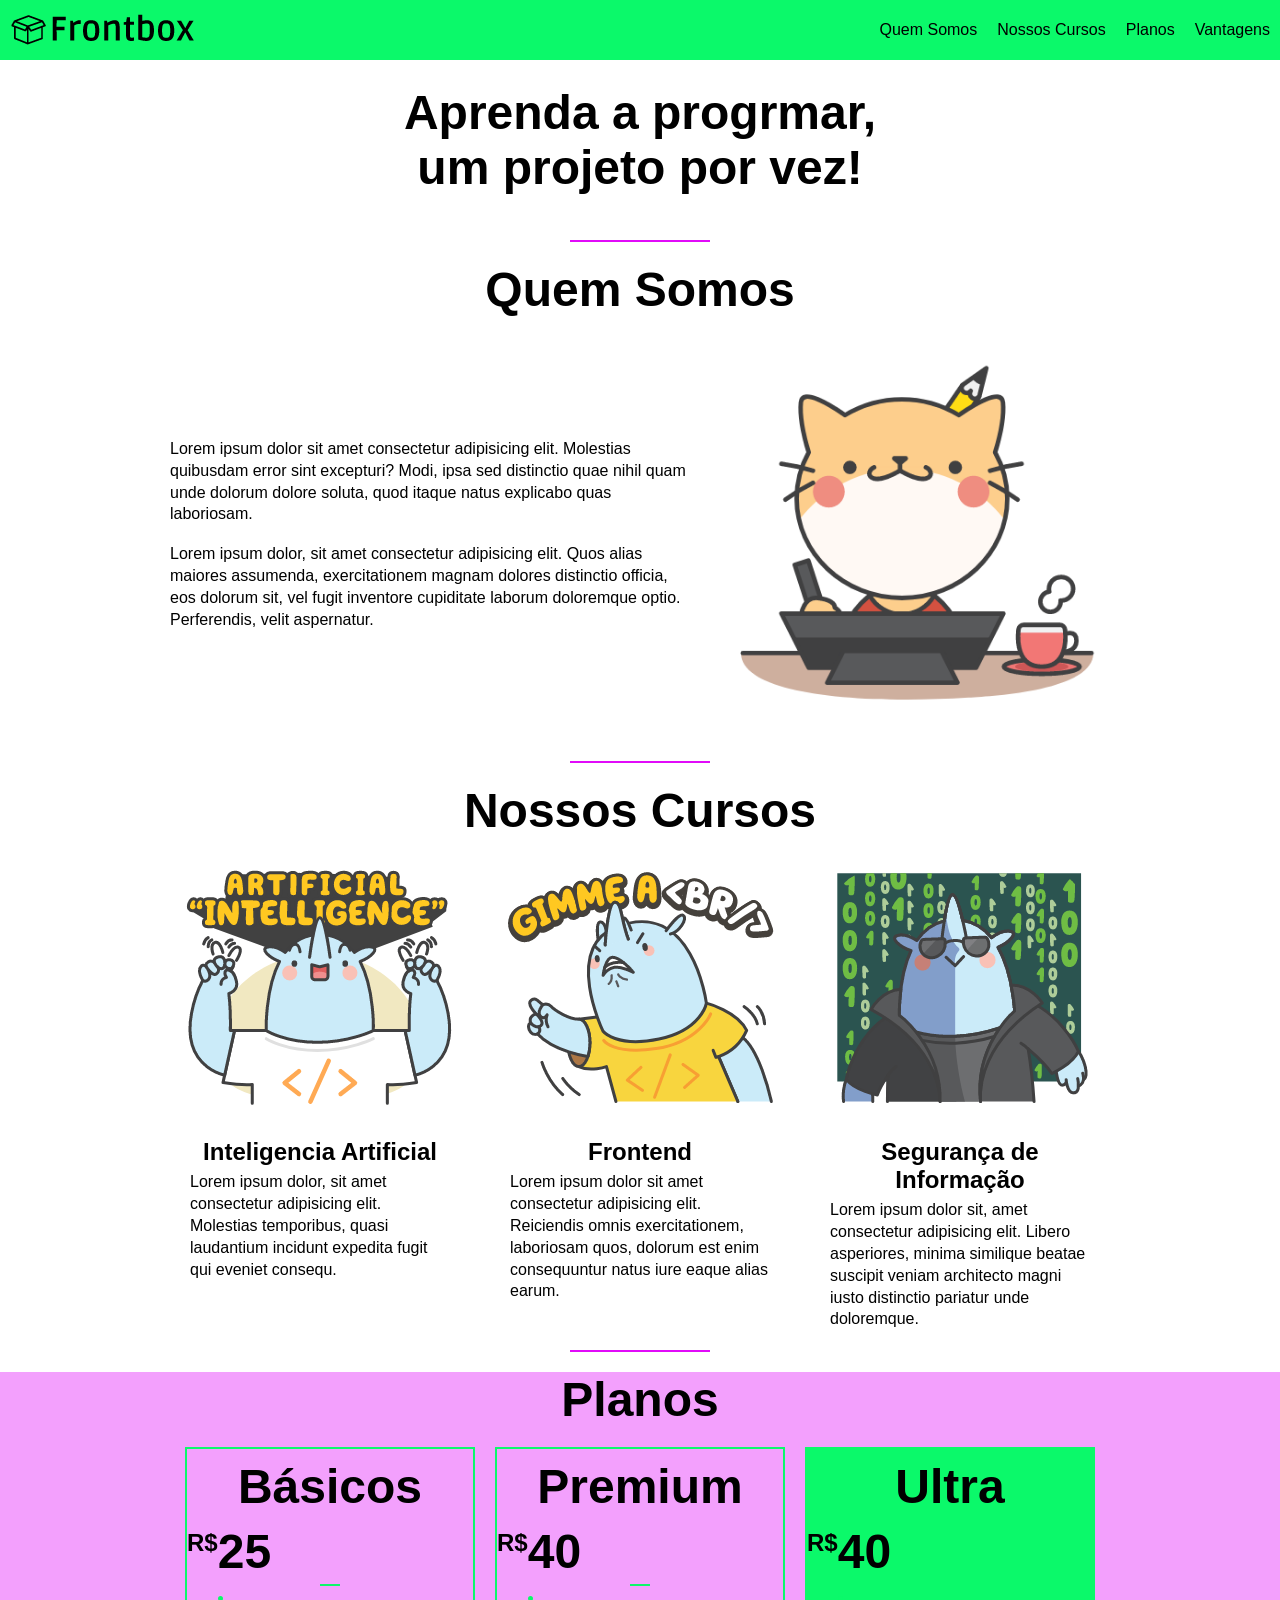
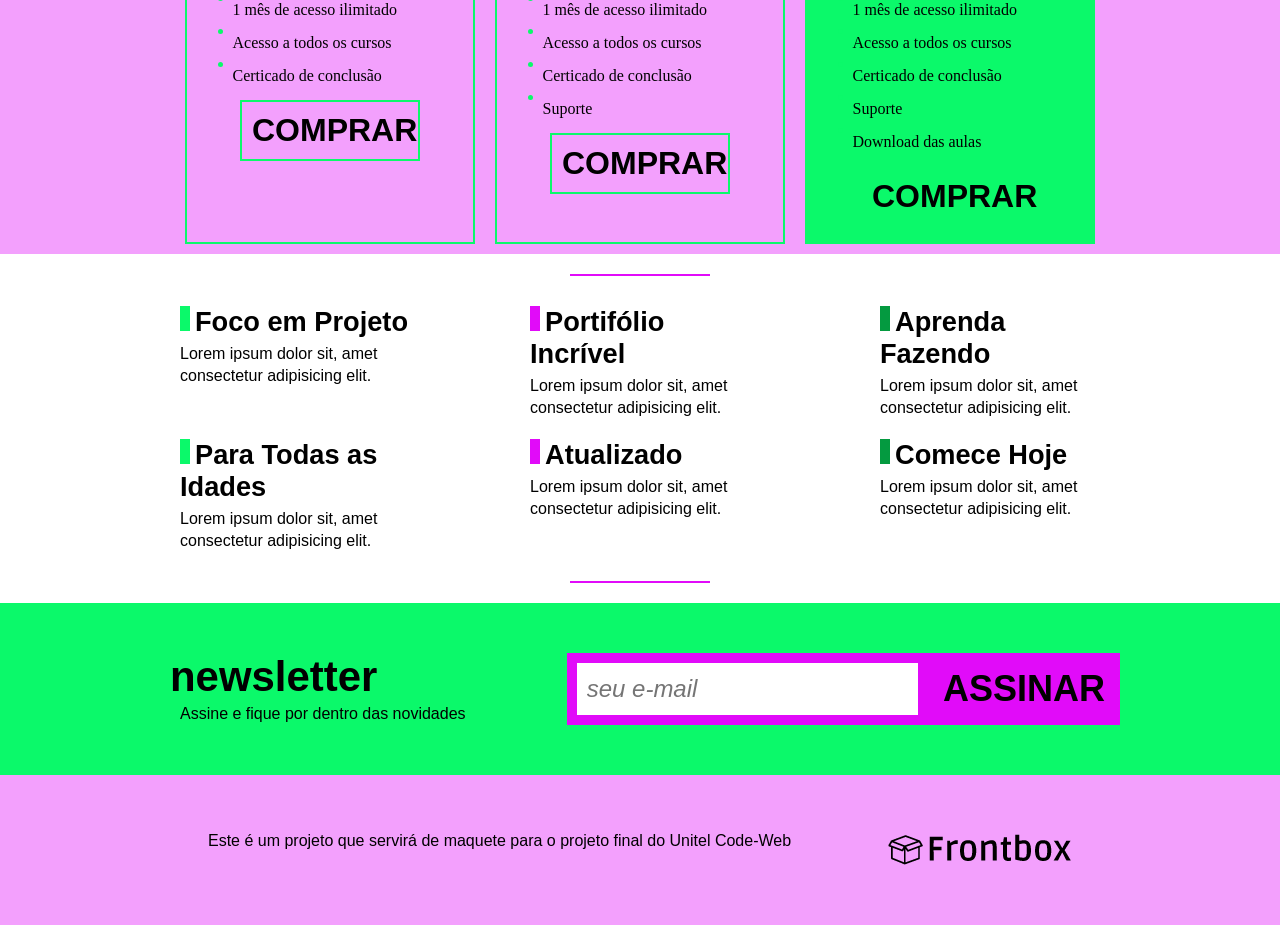
==== index.html @ f719dcdf "pequena alteração" ====
<!DOCTYPE html>
<html lang="pt-pt">
<head>
    <meta charset="UTF-8">
    <meta http-equiv="X-UA-Compatible" content="IE=edge">
    <meta name="viewport" content="width=device-width, initial-scale=1.0">
    <link rel="shortcut icon" href="favicon.ico" type="image/x-icon">
    <link rel="stylesheet" href="estilo.css">
    <title>FrontBox</title>
</head>
<body>
    <header>
        <div class="menu-bg">
            <nav class="menu">
                <div class="menu_logo">
                    <a href="index.html"><img src="img/logo.png" alt="imagem do ícone"></a>
                </div> <!--Fim da div logo-->
                <div class="nav">
                    <ul class="nav_list">
                        <li><a href="#" class="nav_link">Quem Somos</a></li>
                        <li><a href="#" class="nav_link">Nossos Cursos</a></li>
                        <li><a href="#" class="nav_link">Planos</a></li>
                        <li><a href="#" class="nav_link">Vantagens</a></li>
                    </ul>
                </div>
            </nav>
        </div>
        <h1 class="intro">Aprenda a progrmar, <br/> um projeto por vez!</h1>
       
        <hr>
    </header>
        <section class="somos" id="somos">
            <h2 class="sessao_titulo">Quem Somos</h2>
            <div class="somos_corpo">
                <div class="somos_texto">
                    <p>Lorem ipsum dolor sit amet consectetur adipisicing elit. Molestias quibusdam error sint excepturi? Modi, ipsa sed distinctio quae nihil quam unde dolorum dolore soluta, quod itaque natus explicabo quas laboriosam.</p>
                    <br>
                    <p>Lorem ipsum dolor, sit amet consectetur adipisicing elit. Quos alias maiores assumenda, exercitationem magnam dolores distinctio officia, eos dolorum sit, vel fugit inventore cupiditate laborum doloremque optio. Perferendis, velit aspernatur.</p>
                </div>
                <div class="somos_imagem">
                    <img src="img/somos.png" alt="Quem Somos">
                </div>
            </div>
            <hr>
        </section>
        <section class="cursos" id="cursos">
            <h2 class="sessao_titulo">Nossos Cursos</h2>
            <div class="curso_corpo">
                <div class="curso">
                    <img src="img/ai.png" alt="Inteligencia Artificial" class="curso_img">
                    <h3 class="curso_titulo">Inteligencia Artificial</h3>
                    <p class="curso_descricao">Lorem ipsum dolor, sit amet consectetur adipisicing elit. Molestias temporibus, quasi laudantium incidunt expedita fugit qui eveniet consequ.</p>
                </div>
                <div class="curso">
                    <img src="img/front.png" alt="Frontend" class="curso_img">
                    <h3 class="curso_titulo">Frontend</h3>
                    <p class="curso_descricao">Lorem ipsum dolor sit amet consectetur adipisicing elit. Reiciendis omnis exercitationem, laboriosam quos, dolorum est enim consequuntur natus iure eaque alias earum.</p>
                </div>
                <div class="curso">
                    <img src="img/seguranca.png" alt="Segurança de Informação" class="curso_img">
                    <h3 class="curso_titulo">Segurança de Informação</h3>
                    <p class="curso_descricao">Lorem ipsum dolor sit, amet consectetur adipisicing elit. Libero asperiores, minima similique beatae suscipit veniam architecto magni iusto distinctio pariatur unde doloremque.</p>
                </div>
            </div>
            <hr>
        </section>
        <section class="planos" id="planos">
            <h2 class="sessao_titulo">Planos</h2>
            <div class="planos_corpo">
                <div class="plano">
                    <h2 class="plano_titulo">Básicos</h2>
                    <span class="plano_preco"><sup>R$</sup>25</span>
                    <hr class="plano_divisor">
                    <ul class="plano-lista">
                        <li class="plano-lista-item">1 mês de acesso ilimitado</li>
                        <li class="plano-lista-item">Acesso a todos os cursos</li>
                        <li class="plano-lista-item">Certicado de conclusão</li>
                    </ul>
                    <a href="#" class="plano_btn-compar">Comprar</a>
                </div>

                <div class="plano">
                    <h2 class="plano_titulo">Premium</h2>
                    <span class="plano_preco"><sup>R$</sup>40</span>
                    <hr class="plano_divisor">
                    <ul class="plano-lista">
                        <li class="plano-lista-item">1 mês de acesso ilimitado</li>
                        <li class="plano-lista-item">Acesso a todos os cursos</li>
                        <li class="plano-lista-item">Certicado de conclusão</li>
                        <li class="plano-lista-item">Suporte</li>
                    </ul>
                    <a href="#" class="plano_btn-compar">Comprar</a>
                </div>

                <div class="plano">
                    <h2 class="plano_titulo">Ultra</h2>
                    <span class="plano_preco"><sup>R$</sup>40</span>
                    <hr class="plano_divisor">
                    <ul class="plano-lista">
                        <li class="plano-lista-item">1 mês de acesso ilimitado</li>
                        <li class="plano-lista-item">Acesso a todos os cursos</li>
                        <li class="plano-lista-item">Certicado de conclusão</li>
                        <li class="plano-lista-item">Suporte</li>
                        <li class="plano-lista-item">Download das aulas</li>
                    </ul>
                    <a href="#" class="plano_btn-compar">Comprar</a>
                </div>
            </div>
        </section>
        <hr>
        <section class="vantagens" id="vantagens">
            <div class="vantagem">
                <h2 class="vantagem_titulo">Foco em Projeto</h2>
                <p class="vantagem_descricao">Lorem ipsum dolor sit, amet consectetur adipisicing elit.</p>
            </div>
            <div class="vantagem">
                <h2 class="vantagem_titulo">Portifólio Incrível</h2>
                <p class="vantagem_descricao">Lorem ipsum dolor sit, amet consectetur adipisicing elit.</p>
            </div>
            <div class="vantagem">
                <h2 class="vantagem_titulo">Aprenda Fazendo</h2>
                <p class="vantagem_descricao">Lorem ipsum dolor sit, amet consectetur adipisicing elit.</p>
            </div>
            <div class="vantagem">
                <h2 class="vantagem_titulo">Para Todas as Idades</h2>
                <p class="vantagem_descricao">Lorem ipsum dolor sit, amet consectetur adipisicing elit.</p>
            </div>
            <div class="vantagem">
                <h2 class="vantagem_titulo">Atualizado</h2>
                <p class="vantagem_descricao">Lorem ipsum dolor sit, amet consectetur adipisicing elit.</p>
            </div>
            <div class="vantagem">
                <h2 class="vantagem_titulo">Comece Hoje</h2>
                <p class="vantagem_descricao">Lorem ipsum dolor sit, amet consectetur adipisicing elit.</p>
            </div>
        </section>
        <hr>
        <section class="newsletter">
            <div class="newsletter-container">
                <div class="newsletter-info">
                    <h2 class="newsletter-info_titulo">newsletter</h2>
                    <p class="newsletter-info_descricao">Assine e fique por dentro das novidades</p>
                </div>
                <form action="" class="newsletter-form">
                    <input type="text" placeholder="seu e-mail" class="newsletter-form_input">
                    <button type="submit" class="newsletter-form_submit">Assinar</button>
                </form>
            </div>
        </section>
    <footer class="footer">
        <p class="footer_copyright">Este é um projeto que servirá de maquete para o projeto final do Unitel Code-Web</p>
        <a href="frontbox.html">
            <img src="img/logo.png" alt="FrontBox" class="footer_logo">
        </a>
    </footer>
    
</body>
</html>
---- estilo.css ----
@charset 'utf8';

*{
    box-sizing: border-box;
    padding: 0px;
    margin: 0px;
}
:root{
    --tipo-letra: "Nunito", Helvetica, Arial, sans-sarif;
    --verde-escuro: #049A40;
    --verde-claro: #0BF96A;
    --rosa-escuro: #E10BF9;
    --rosa-claro: #F3A0FD;
    --branco: #FFF;
    --preto: #000;
}
body{
    background-color: var(--branco);
    font-family: var(--tipo-letra);
}
a{
    text-decoration: none;
    color: var(--preto);
}
.menu-bg{
    background-color: var(--verde-claro);
}
.menu{
    display: flex;
    justify-content: space-between;
    align-items: center;
    flex-wrap: wrap;
}
.menu_logo{
    margin: 10px;
}
.nav_list{
    display: flex;
    list-style: none;
    flex-wrap: wrap;
}
.nav_link{
    padding: 20px 10px;
}
li>a:hover{
    text-decoration: underline;
    color: rgb(59, 46, 241);
}
.intro{
    font-weight: bold;
    font-size: 3rem;
    text-align: center;
    margin: auto;
    padding: 25px 0;
}
hr{
    border: none;
    background-color: var(--rosa-escuro);
    height: 2px;
    width: 140px;
    margin: 20px auto;
}
/*Configurações a sessão quem somos*/
p{
    line-height: 21.82px;
    padding: 0 10px;
}
.sessao_titulo{
    text-align: center;
    font-size: 3rem;
    margin-bottom: 10px;
}
.somos{
    max-width: 960px;
    margin: 0 auto;
}
.somos_corpo{
    display: flex;
    flex-wrap: wrap;
    align-items: center;
}
.somos_texto{
    flex: 6 1 160px;
}
.somos_imagem{
    flex: 1 1 350px;
}
img{
    display: block;
    max-width: 100%;
}
/*Nossos Cursos*/
.curso_corpo{
    display: flex;
    flex-wrap: wrap;
    justify-content: center;
}
.curso{
    width: 280px;
    margin: 0 20px;
}
.curso_titulo{
    font-size: 1.5rem;
    text-align: center;
    margin: 10px 0 5px 0;
}
/*Estilo da secção dos planos*/
.planos_corpo{
    max-width: 960px;
    margin: 0 auto;
    display: flex;
    justify-content: center;
    flex-wrap: wrap;
}
ul{
    list-style: none;
}
.planos{
    background-color: var(--rosa-claro);
}
.plano{
    width: 290px;
    margin: 10px;
    border: 2px solid var(--verde-claro);
}
.plano_titulo{
    font-size: 3rem;
    font-weight: bold;
    text-align: center;
    margin: 10px auto;
}
.plano_preco{
    font-size: 3rem;
    text-align: center;
    font-weight: bold;
}
.plano_preco sup{
    font-size: 1.5rem;
    top: -20px;
}
.plano_divisor{
    background-color: var(--verde-claro);
    width: 20px;
    margin: 5px auto;
}
.plano-lista{
    max-width: 195px;
    margin: 0 auto;
}
.plano-lista-item{
    margin: 10px 0;
    font-family: italic;
}
.plano-lista-item::before{
    content: "";
    display: flex;
    width: 5px;
    height: 5px;
    background-color: var(--verde-claro);
    border-radius: 5px;
    margin-left: -15px;
}
.plano_btn-compar{
    display: block;
    max-width: 180px;
    font-size: 2rem;
    font-weight: bold;
    margin: 15px auto;
    padding: 10px;
    text-align: center;
    text-transform: uppercase;
    border: 2px solid var(--verde-claro);
}
.plano:last-child{
    background-color: var(--verde-claro);
}
/*Códigos da sessão vantagens*/
.vantagens{
    max-width: 960px;
    margin: 0 auto;
    display: flex;
    flex-wrap: wrap;
    justify-content: space-between;
}
.vantagem{
    max-width: 240px;
    margin: 10px;
}
.vantagem_titulo{
    font-size: 1.7rem;
    margin-bottom: 5px;
    margin-left: 10px;
}
.vantagem_titulo::before{
    content: "";
    display: inline-block;
    width: 10px;
    height: 25px;
    margin-right: 5px;
}
.vantagem:nth-of-type(3n+1) .vantagem_titulo::before{
    background-color: var(--verde-claro);
}
.vantagem:nth-of-type(3n+2) .vantagem_titulo::before{
    background-color: var(--rosa-escuro);
}
.vantagem:nth-of-type(3n+3) .vantagem_titulo::before{
    background-color: var(--verde-escuro);
}
/*As configurações do newsletter e o footer*/
.newsletter{
    background-color:var(--verde-claro);
}
.newsletter-container{
    max-width: 960px;
    margin: 0 auto;
    padding: 50px 0;
    display: flex;
    flex-wrap: wrap;
}
.newsletter-info{
    padding-left: 10px;
    flex: 1 1 260px;
    flex-wrap: wrap;
    display: flex;
}
.newsletter-form{
    flex: 2 1 260px;
    display: flex;
    flex-wrap: wrap;
}
.newsletter-info_titulo{
    font-size: 2.62rem;
    font-weight: bold;
}
.newsletter-form_input{
    flex: 3 1 260px;
    font-size: 1.5rem;
    width: 325px;
    color: black;
    font-style: italic;
    font-family: var(--tipo-letra);
    border: 10px solid var(--rosa-escuro);
    padding: 10px;
    margin: 0;
    border-radius: 0px;
}
.newsletter-form_submit{
    width: 192px;
    font-family: var(--tipo-letra);
    font-size: 2.25rem;
    font-weight: bold;
    text-transform: uppercase;
    background: var(--rosa-escuro);
    color: black;
    cursor: pointer;
    border: none;
    padding: 15px;
}
/*segue-se o footer*/
.footer{
    background-color: var(--rosa-claro);
    display: flex;
    justify-content: space-around;
    padding: 55px calc((100% - 960px)/2);
}
.footer_copyright, .footer_logo{
    padding-left: 10px;
    padding-right: 10px;
}
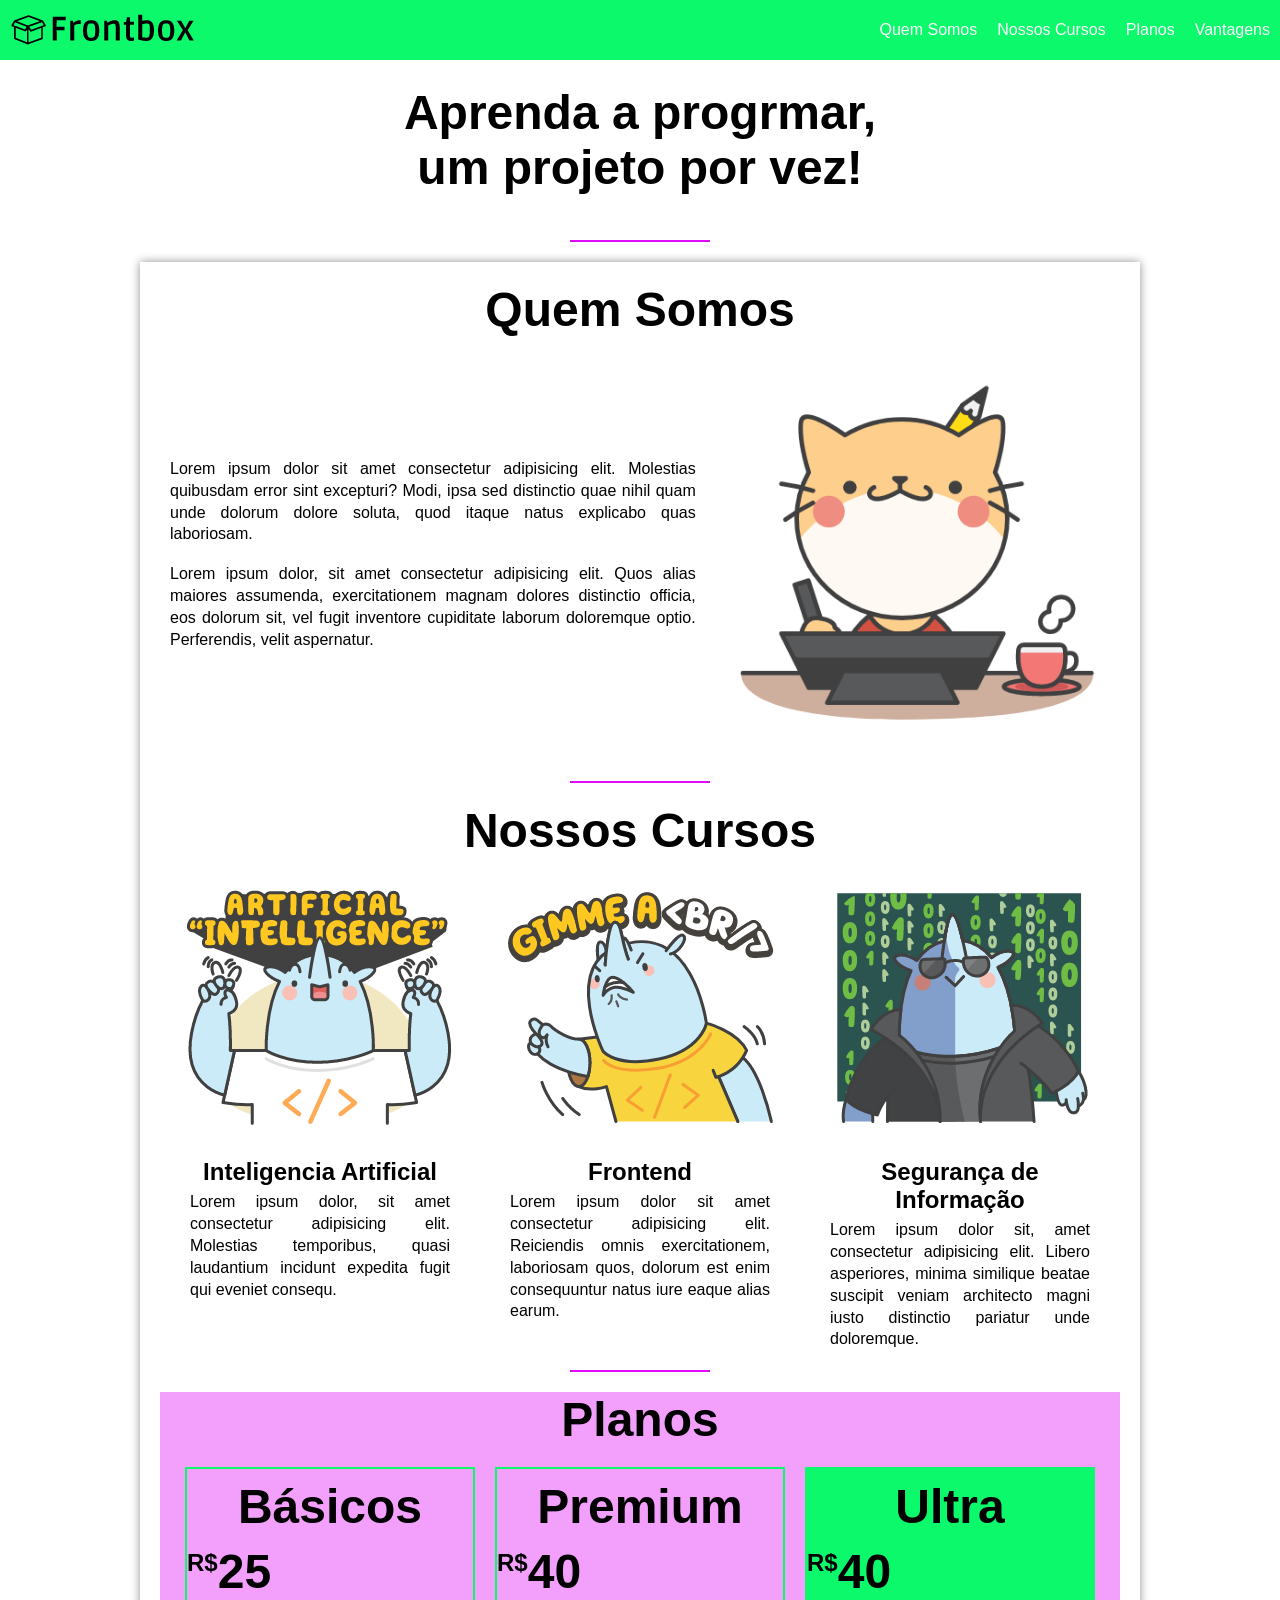
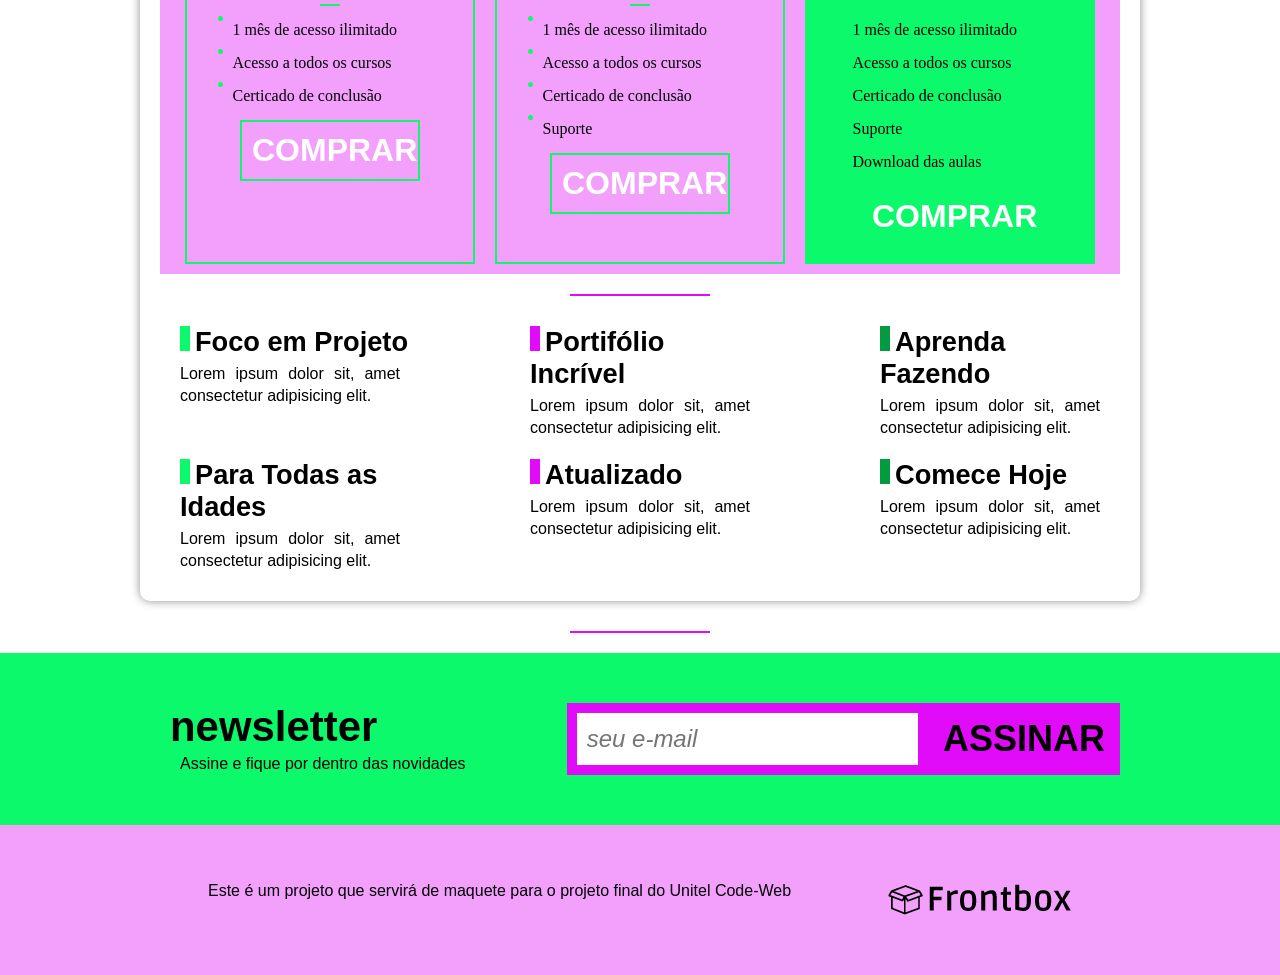
==== commit cd9fcc3d: "alteração de estilo" ====
--- a/index.html
+++ b/index.html
@@ -5,6 +5,7 @@
     <meta http-equiv="X-UA-Compatible" content="IE=edge">
     <meta name="viewport" content="width=device-width, initial-scale=1.0">
     <link rel="shortcut icon" href="favicon.ico" type="image/x-icon">
+    <link rel="js" href="front.js">
     <link rel="stylesheet" href="estilo.css">
     <title>FrontBox</title>
 </head>
@@ -29,6 +30,7 @@
        
         <hr>
     </header>
+    <main>
         <section class="somos" id="somos">
             <h2 class="sessao_titulo">Quem Somos</h2>
             <div class="somos_corpo">
@@ -134,6 +136,7 @@
                 <p class="vantagem_descricao">Lorem ipsum dolor sit, amet consectetur adipisicing elit.</p>
             </div>
         </section>
+    </main>
         <hr>
         <section class="newsletter">
             <div class="newsletter-container">
--- a/estilo.css
+++ b/estilo.css
@@ -6,7 +6,7 @@
     margin: 0px;
 }
 :root{
-    --tipo-letra: "Nunito", Helvetica, Arial, sans-sarif;
+    --tipo-letra: Arial, Verdana, Helvetica, sans-serif;
     --verde-escuro: #049A40;
     --verde-claro: #0BF96A;
     --rosa-escuro: #E10BF9;
@@ -20,8 +20,24 @@
 }
 a{
     text-decoration: none;
-    color: var(--preto);
-}
+    color: var(--branco);
+}
+main{
+    background-color: white;
+    margin: auto;
+    margin-bottom: 30px;
+
+    max-width: 1000px;
+    min-width: 260px;
+
+    padding: 20px;
+
+    box-shadow: 0px 0px 10px rgba(0, 0, 0, 0.445);
+
+    border-bottom-left-radius: 10px;
+    border-bottom-right-radius: 10px;
+}
+
 .menu-bg{
     background-color: var(--verde-claro);
 }
@@ -64,6 +80,7 @@
 p{
     line-height: 21.82px;
     padding: 0 10px;
+    text-align: justify;
 }
 .sessao_titulo{
     text-align: center;
